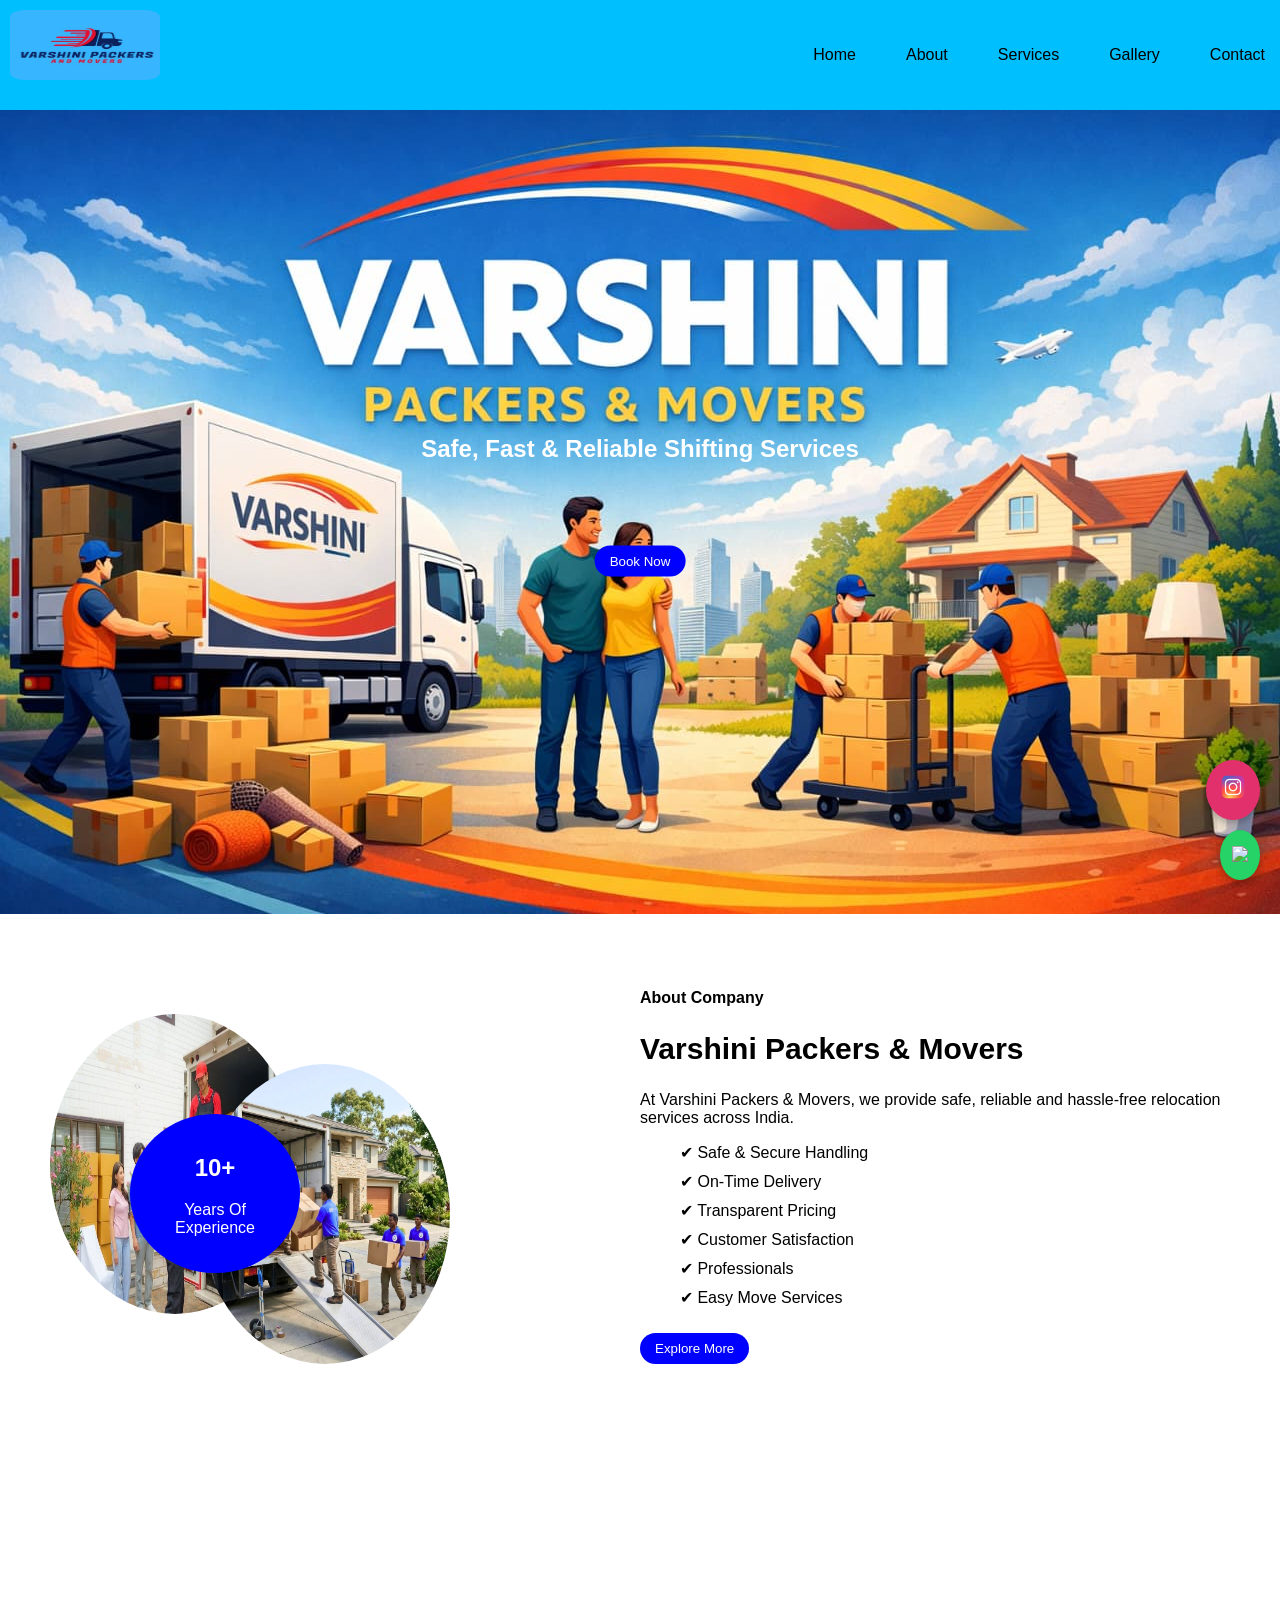
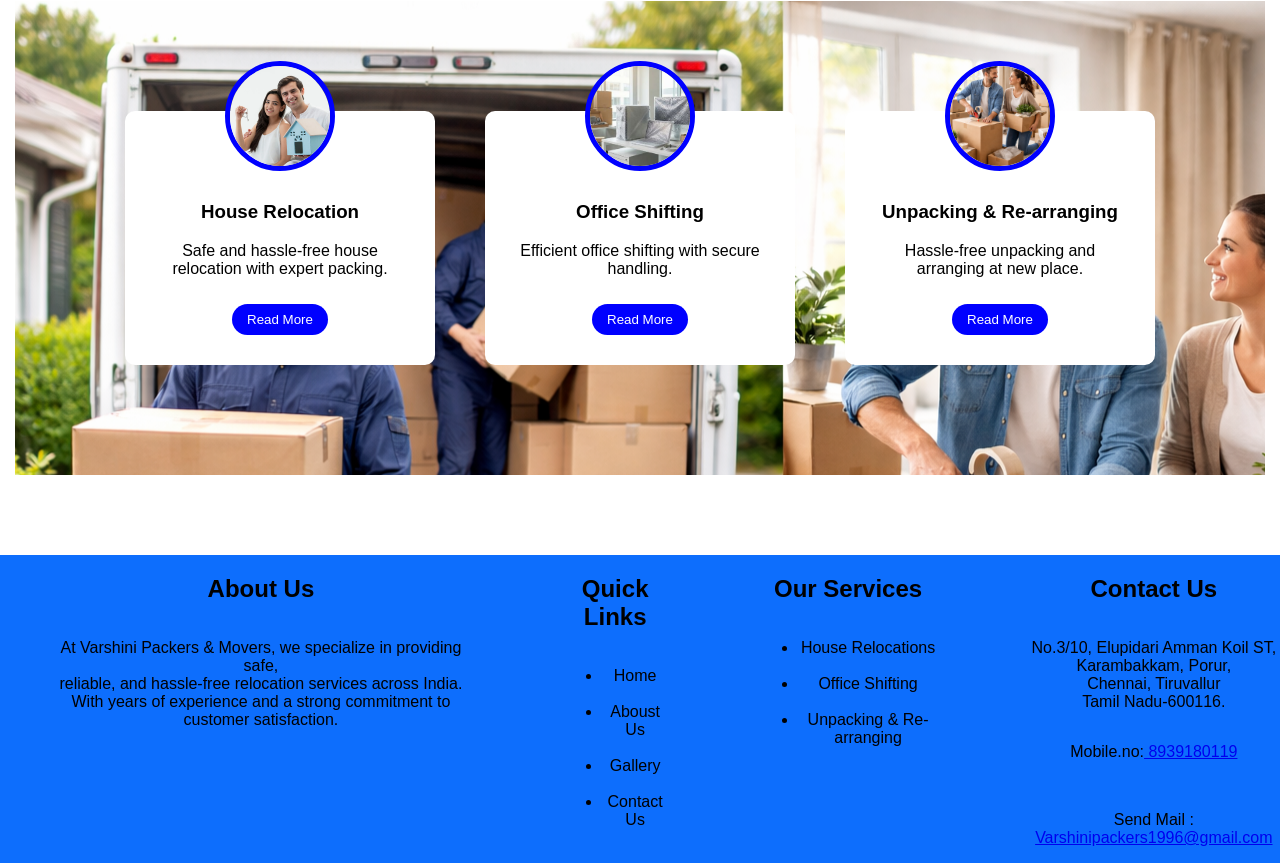
==== index.html @ 14fcb634 "Add files via upload" ====
<!DOCTYPE html>
<html>
<head>
    <meta name="viewport" content="width=device-width, initial-scale=1.0">
    <title>Varshini Packers & Movers</title>
    <link rel="stylesheet" href="style.css">
</head>
<body>

<div class="social-float">

    <!-- WhatsApp -->
    <a href="https://wa.me/ 8939180119" target="_blank" class="whatsapp">
        <img src="images\whatsapp.png">
    </a>
    <br>
    <!-- Instagram -->
    <a href="https://www.instagram.com/varshinipackers1996" target="_blank" class="instagram">
        <img src="images\instagram.png">
    </a>
    

</div>

<!-- nav bar -->

<nav>

        <img class="logo" src="images\logo.png">

    <ul class="menu">
        <li><a href="index.html">Home</a></li>
        <li><a href="about.html">About</a></li>
        <li class="dropdown"><a href="#">Services</a>
          <ul class="dropdown-menu">
              <li><a href="house.html">House Shifting</a></li>
              <li><a  href="office.html">Office Relocation</a></li>
              <li><a  href="unpackandreloc.html">Packing & Unpacking</a></li>
          </ul>
        </li>
        <li><a href="gallery.html">Gallery</a></li>
        <li><a href="contact.html">Contact</a></li>
    </ul>
</nav>

<!-- booking section -->

<section class="hero">
    <img src="images/pic2.jpeg" class="hero-img">
    <h2>Safe, Fast & Reliable Shifting Services</h2>
    <button onclick="window.location.href='contact.html'">Book Now</button>
</section>

<!-- about -->
<section class="about">
    <div class="about-container">

        <!-- LEFT SIDE IMAGES -->
        <div class="about-images">
            <img src="images/pic3.jpg" class="img1">
            <img src="images/package.png" class="img2">

            <div class="experience">
                <h2>10+</h2>
                <p>Years Of Experience</p>
            </div>
        </div>

        <!-- RIGHT SIDE CONTENT -->
        <div class="about-content">
            <h4>About Company</h4>
            <h1>Varshini Packers & Movers</h1>

            <p>
                At Varshini Packers & Movers, we provide safe, reliable and hassle-free relocation services across India.
            </p>

            <ul>
                <li> ✔ Safe & Secure Handling</li>
                <li> ✔ On-Time Delivery</li>
                <li> ✔ Transparent Pricing</li>
                <li> ✔ Customer Satisfaction</li>
                <li> ✔ Professionals</li>
                <li> ✔ Easy Move Services</li>
            </ul>

            <button onclick="window.location.href='about.html'">Explore More</button>
        </div>

    </div>
</section>

<!-- service -->
<section class="services">

    <h4>Every Move, Made Easy</h4>
    <h1>Our Services</h1>

    <div class="service-container">

        <!-- CARD 1 -->
        <div class="card">
            <div class="circle-img">
                <img src="images/19.webp">
            </div>
            <h3>House Relocation</h3>
            <p>Safe and hassle-free house relocation with expert packing.</p>
            <button onclick="window.location.href='house.html'">Read More</button>
        </div>

        <!-- CARD 2 -->
        <div class="card">
            <div class="circle-img">
                <img src="images/pic5.jpg">
            </div>
            <h3>Office Shifting</h3>
            <p>Efficient office shifting with secure handling.</p>
            <button onclick="window.location.href='office.html'">Read More</button>
        </div>

        <!-- CARD 3 -->
        <div class="card">
            <div class="circle-img">
                <img src="images/pic4.png">
            </div>
            <h3>Unpacking & Re-arranging</h3>
            <p>Hassle-free unpacking and arranging at new place.</p>
            <button onclick="window.location.href='unpackandreloc.html'">Read More</button>
        </div>

    </div>

</section>

<selection  class="subu">
    <div class="ros">
        <h2>About Us</h2>
        <p class="sn">At Varshini Packers & Movers, we specialize in providing safe,<br> reliable, and hassle-free relocation services across India.
        <br> With years of experience and a strong commitment to customer satisfaction.</p>
    </div>

    <div class="ros">
        <h2>Quick Links</h2>
        <ul>
            <li><a onclick="window.location.href='index.html'">Home</a></li><br>
            <li><a onclick="window.location.href='about.html'">Aboust Us</a></li><br>
            <li><a onclick="window.location.href='gallery.html'">Gallery</a></li><br>
            <li><a onclick="window.location.href='contact.html'">Contact Us</a></li>
        </ul>
    </div>

    <div class="ros">
        <h2>Our Services</h2>
        <ul>
            <li><a onclick="window.location.href='house.html'">House Relocations</a></li><br>
            <li><a onclick="window.location.href='office.html'">Office Shifting</a></li><br>
            <li><a onclick="window.location.href='unpackandreloc.html'">Unpacking & Re-arranging</a></li>
        </ul>
    </div>

    <div class="ros">
        <h2>Contact Us</h2>
        <p>No.3/10, Elupidari Amman Koil ST,<br>
Karambakkam, Porur,<br> Chennai, Tiruvallur<br>
Tamil Nadu-600116.</p>
<p> Mobile.no:<a href="tel: 8939180119"> 8939180119</a>  </p><br>
<p>Send Mail : <a href="mailto: Varshinipackers1996@gmail.com ">Varshinipackers1996@gmail.com </a></p>

    </div>
</selection>


<script src="script.js"></script>
</body>
</html>
---- style.css ----
body {
    font-family: Arial;
    margin:0;
    padding-top: 60px;
    
}
nav { display:flex;
    justify-content:space-between;
    background:deepskyblue;
    color:white;
    padding:10px;
}
nav ul {
    display:flex;
    list-style:none;
}
nav ul li {
    margin:10px;
}

.hero {
    margin-top: 2%;
    position:relative;
    text-align:center;
    color:white;
}

.hero-img {
    width:100%;
    height:90vh;
    object-fit:cover;
}

.hero h2 {
    position:absolute;
    top:40%;
    left:50%;
    transform:translate(-50%, -50%);
}

.hero button {
    position:absolute;
    top:55%; left:50%;
    transform:translate(-50%, -50%);
}

.services {
    display:flex;
    justify-content:center;
    flex-wrap:wrap;
}
.card {
    padding:15px;
    margin:10px;
    background:#f4f4f4;
    text-align:center;
    width:200px;
}
.card img {
    width:100%;
    height:120px;
    object-fit:cover;
}

button {
    background:orange;
    padding:10px;
    border:none;
    color:white;
}
.logo{
    height: 70px;
    width: 150px;
    border-radius: 10%;
    background-color: #0d6efd;
}
/* Fade In Animation */
@keyframes fadeIn {
    from {
        opacity: 0; transform: translateY(20px); }
    to { opacity: 1; transform: translateY(0); }
}



/* Slide Down Navbar */
@keyframes slideDown {
    from { transform: translateY(-100%); opacity:0; }
    to { transform: translateY(0); opacity:1; }
}

.hero h2 {
    animation: fadeIn 2s ease-in-out;
}

.hero button {
    animation: fadeIn 3s ease-in-out;
}

.card {
    transition: transform 0.3s, box-shadow 0.3s;
    animation: fadeIn 1s ease-in;
}

.card:hover {
    transform: scale(1.05);
    box-shadow: 0 10px 20px rgba(0,0,0,0.2);
}

/* Navbar animation */
nav {
    position: fixed;
    top: 0;
    width: 100%;
    z-index: 1000;
    animation: slideDown 1s ease;
}

.menu li {
  position: relative;
  display: inline-block;
}

.menu a {
 color:black;
  text-decoration: none;
  padding: 10px 15px;
  display: block;
}

/* Dropdown hidden */
.dropdown-menu {
  display: none;
  position: absolute;
  background:deepskyblue;
  min-width: 200px;
  top: 100%;
  left: 0;
}

.dropdown-menu li {
  display: block;
}

.dropdown-menu a {
  color: black;
}

/* Hover effect (PC) */
.dropdown:hover .dropdown-menu {
  display: block;
}





.social-float a {
    position: fixed;
    right: 20px;
    padding: 12px;
    border-radius: 50%;
    color: white;
    font-size: 22px;
    text-align: center;
    z-index: 1000;
    box-shadow: 0 4px 10px rgba(0,0,0,0.3);
    transition: transform 0.10s;
}

.social-float a:hover {
    transform: scale(1.1);
}

/* WhatsApp */
.whatsapp {
    bottom: 20px;
    background: #25D366;
}

/* Instagram */
.instagram {
    bottom: 80px;
    background: #E1306C;
}



.about {
    padding: 50px;
}

.about-container {
    display: flex;
    align-items: center;
    justify-content: space-between;
}

/* LEFT IMAGES */
.about-images {
    position: relative;
}

.img1 {
     height:300px;
    width: 250px;
    border-radius: 50%;
}

.img2 {
  height:300px;
    width: 250px;
    border-radius: 50%;
    position: absolute;
    left: 150px;
    top: 50px;
}

/* EXPERIENCE CIRCLE */
.experience {
    position: absolute;
    top: 100px;
    left: 80px;
    background: blue;
    color: white;
    padding: 20px;
    border-radius: 70%;
    text-align: center;
}

/* RIGHT CONTENT */
.about-content {
    width: 50%;
}

.about-content h1 {
    font-size: 30px;
}

.about-content ul {
    list-style: none;
}

.about-content li {
    margin: 10px 0;
}

/* BUTTON */
button {
    padding: 10px 20px;
    background: blue;
    color: white;
    border: none;
    border-radius: 20px;
}

.services {
    background: url('bg.jpg') no-repeat center;
    background-size: cover;
    padding: 80px;
    text-align: center;
    color: white;
}

/* overlay dark effect */
.services::before {
    position: absolute;
    background: rgba(0,0,0,0.6);
    top: 0;
    left: 0;
    width: 100%;
    height: 100%;
    z-index: -1;
}

.service-container {
   background:url("images/pic1.png");
   padding:100px;
    display: flex;
    justify-content: center;
    gap: 30px;
    margin-top: 40px;
}

/* CARD DESIGN */
.card {
    background: white;
    color: black;
    padding: 30px;
    width: 250px;
    border-radius: 10px;
    position: relative;
    transition: 0.3s;
}

/* HOVER EFFECT */
.card:hover {
    transform: translateY(-10px);
    box-shadow: 0 10px 20px rgba(0,0,0,0.3);
}

/* CIRCLE IMAGE */
.circle-img {
    position: absolute;
    top: -50px;
    left: 50%;
    transform: translateX(-50%);
}

.circle-img img {
    width: 100px;
    height: 100px;
    border-radius: 50%;
    border: 5px solid blue;
}

/* TEXT */
.card h3 {
    margin-top: 60px;
}

button {
    margin-top: 10px;
    padding: 8px 15px;
    background:blue;
    color: white;
    border: none;
}

.subu{
    background-color: #0d6efd;
    display: flex;
    gap: 40px;

}
.ros{
    display: flex;
    flex-direction: column;
    text-align: center;
    margin-left: 50px;
}
.sn{
    text-wrap: inherit;
}



/* ================= RESPONSIVE (DO NOT CHANGE DESIGN) ================= */

/* Tablet */
@media (max-width: 992px) {

    .hero-img {
        height: 70vh;
    }

    .about-container {
        flex-wrap: wrap;
        justify-content: center;
    }

    .about-content {
        width: 80%;
    }

    .service-container {
        flex-wrap: wrap;
    }
}


/* Mobile */
@media (max-width: 768px) {

    /* Navbar */
    nav {
        flex-wrap: wrap;
    }

    nav ul {
        flex-wrap: wrap;
        justify-content: center;
    }

    nav ul li {
        margin: 5px;
    }

    /* Hero */
    .hero-img {
        height: 50vh;
    }

    .hero h2 {
        font-size: 20px;
        width: 90%;
    }

    /* Services */
    .services {
        padding: 40px 20px;
    }

    .service-container {
        flex-wrap: wrap;
        padding: 30px;
    }

    .card {
        width: 80%;
    }

    /* About */
    .about-container {
        flex-direction: column;
        align-items: center;
    }

    .about-content {
        width: 90%;
        text-align: center;
    }

    .img2 {
        left: 80px;
        top: 40px;
    }

    .experience {
        left: 60px;
        top: 80px;
    }

    /* Social */
    .social-float a {
        right: 10px;
    }

    /* Footer section */
    .subu {
        flex-wrap: wrap;
        justify-content: center;
    }
}


/* Small Mobile */
@media (max-width: 480px) {

    .hero h2 {
        font-size: 16px;
    }

    .card {
        width: 95%;
    }

    .img1, .img2 {
        width: 120px;
        height: 120px;
    }

    .img2 {
        left: 60px;
    }

    .experience {
        left: 40px;
        padding: 10px;
    }
}



.slider{
    width: 100%;
    height: 100%;
    position: relative;
}

.slide{
    position: absolute;
    width: 100%;
    height: 100%;
    object-fit: cover;

    opacity: 0;
    transition: opacity 1s ease-in-out;
}

.slide.active{
    opacity: 1;
}
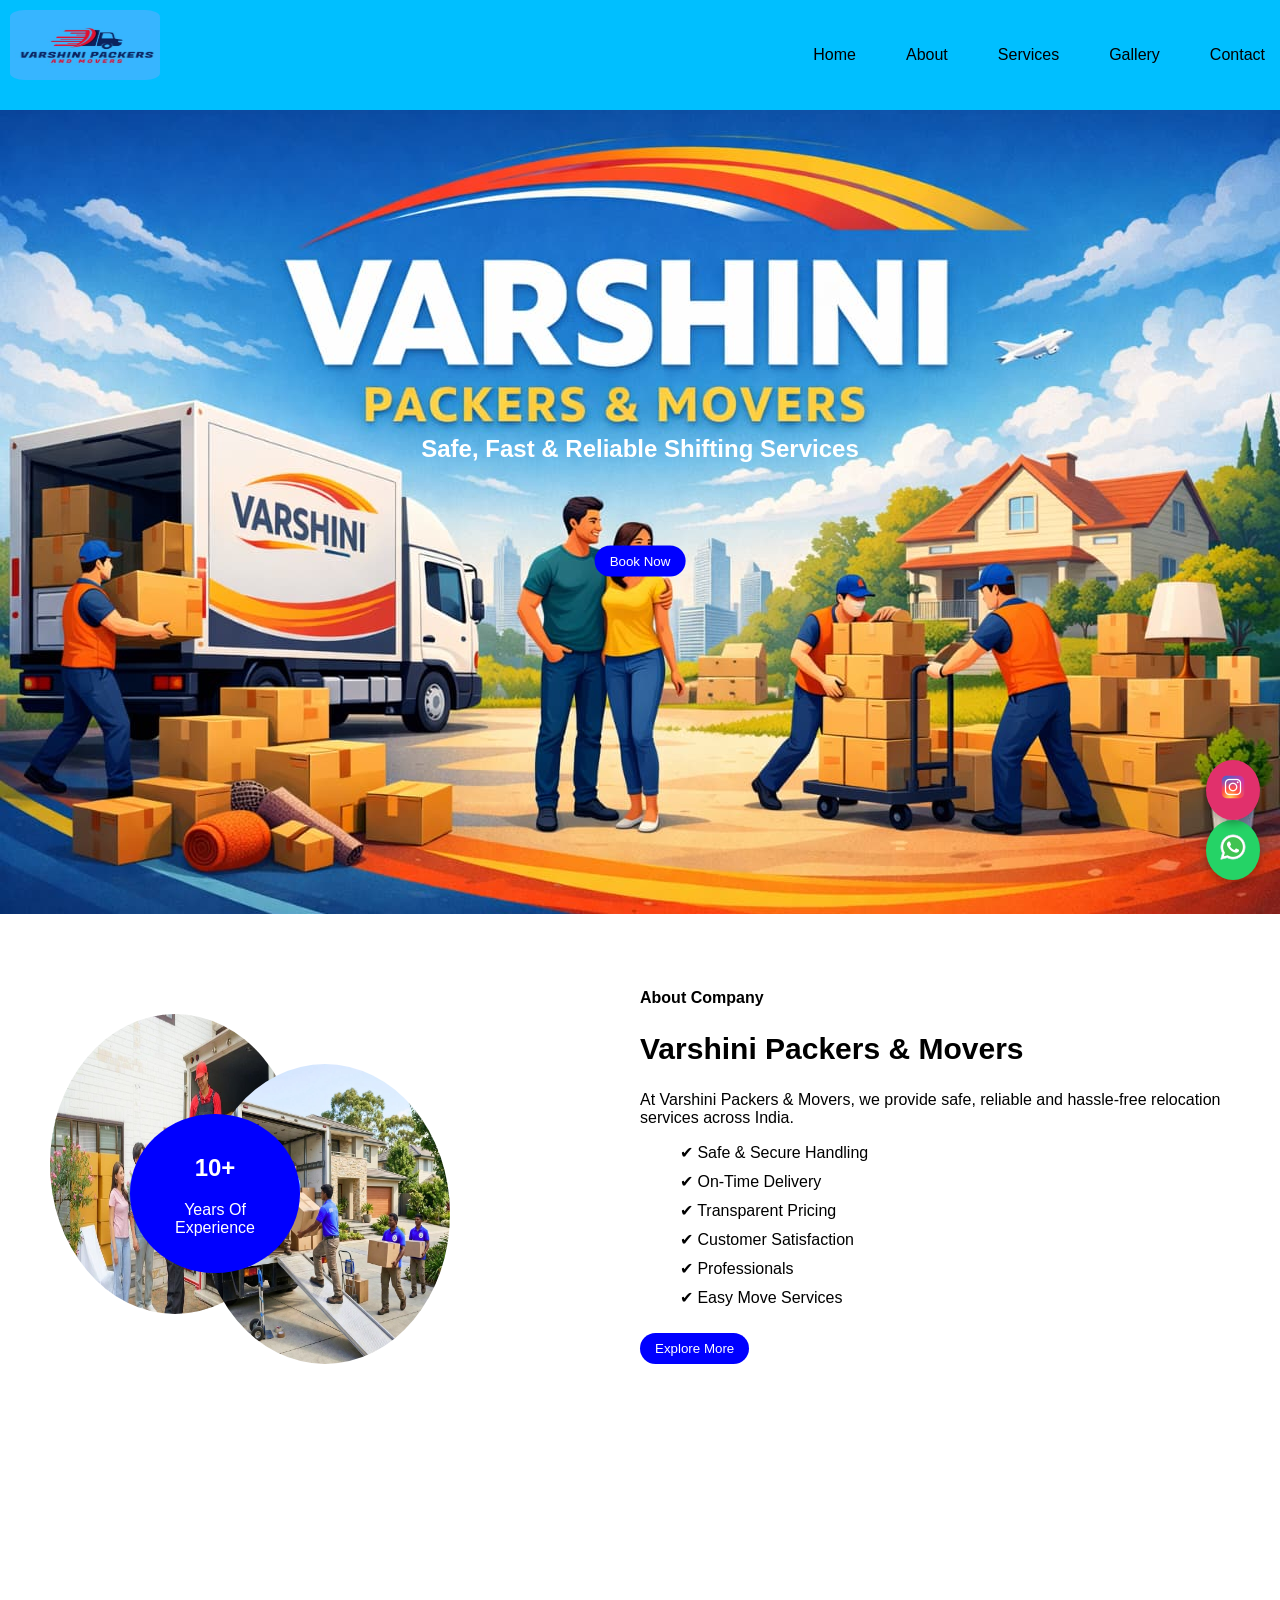
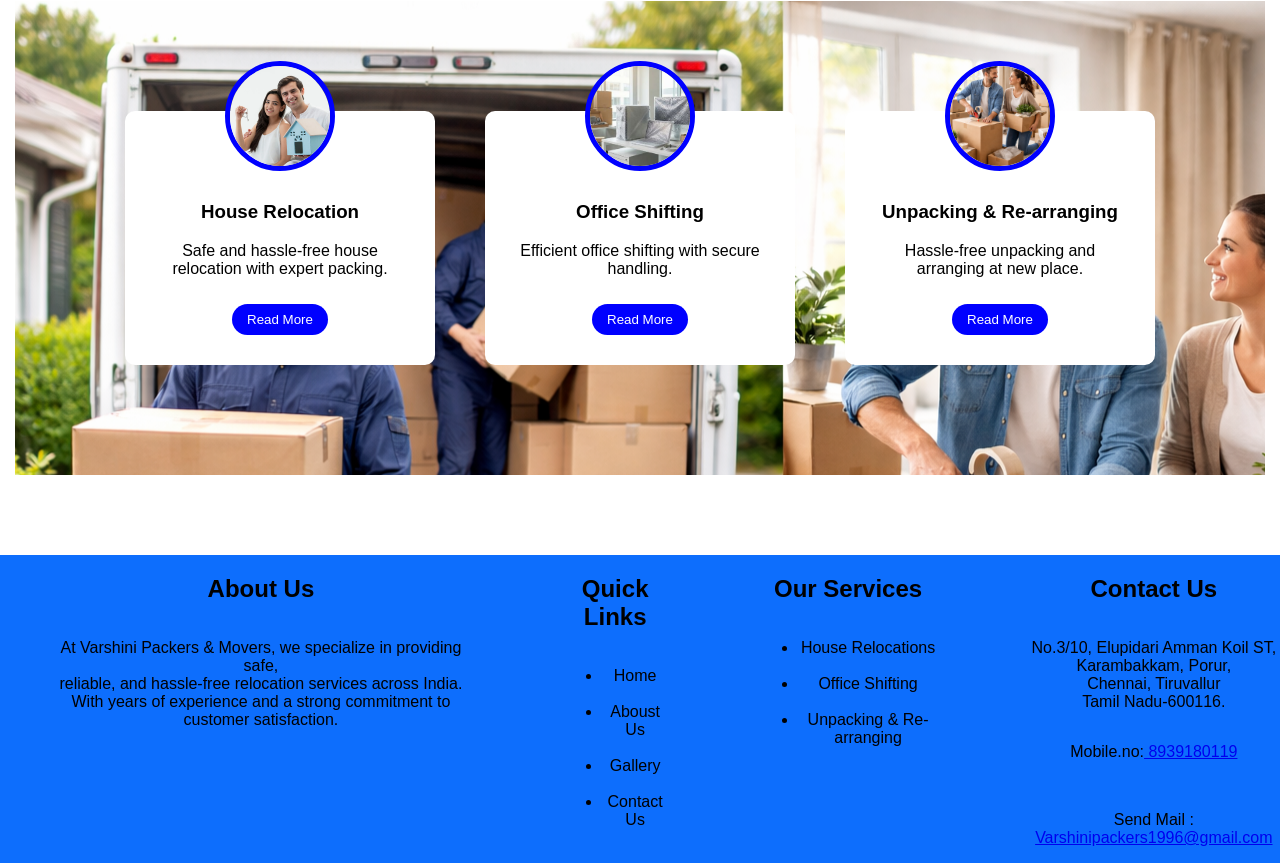
==== commit aed456b3: "Enhance SEO with meta description and fix typos Added meta description for SEO and corrected minor t" ====
--- a/index.html
+++ b/index.html
@@ -3,6 +3,8 @@
 <head>
     <meta name="viewport" content="width=device-width, initial-scale=1.0">
     <title>Varshini Packers & Movers</title>
+    <meta name="description"
+content="Varshini Packers & Movers Chennai provides house shifting, office relocation, packing, unpacking and transportation services across India.">
     <link rel="stylesheet" href="style.css">
 </head>
 <body>
@@ -172,4 +174,4 @@
 
 <script src="script.js"></script>
 </body>
-</html>+</html>
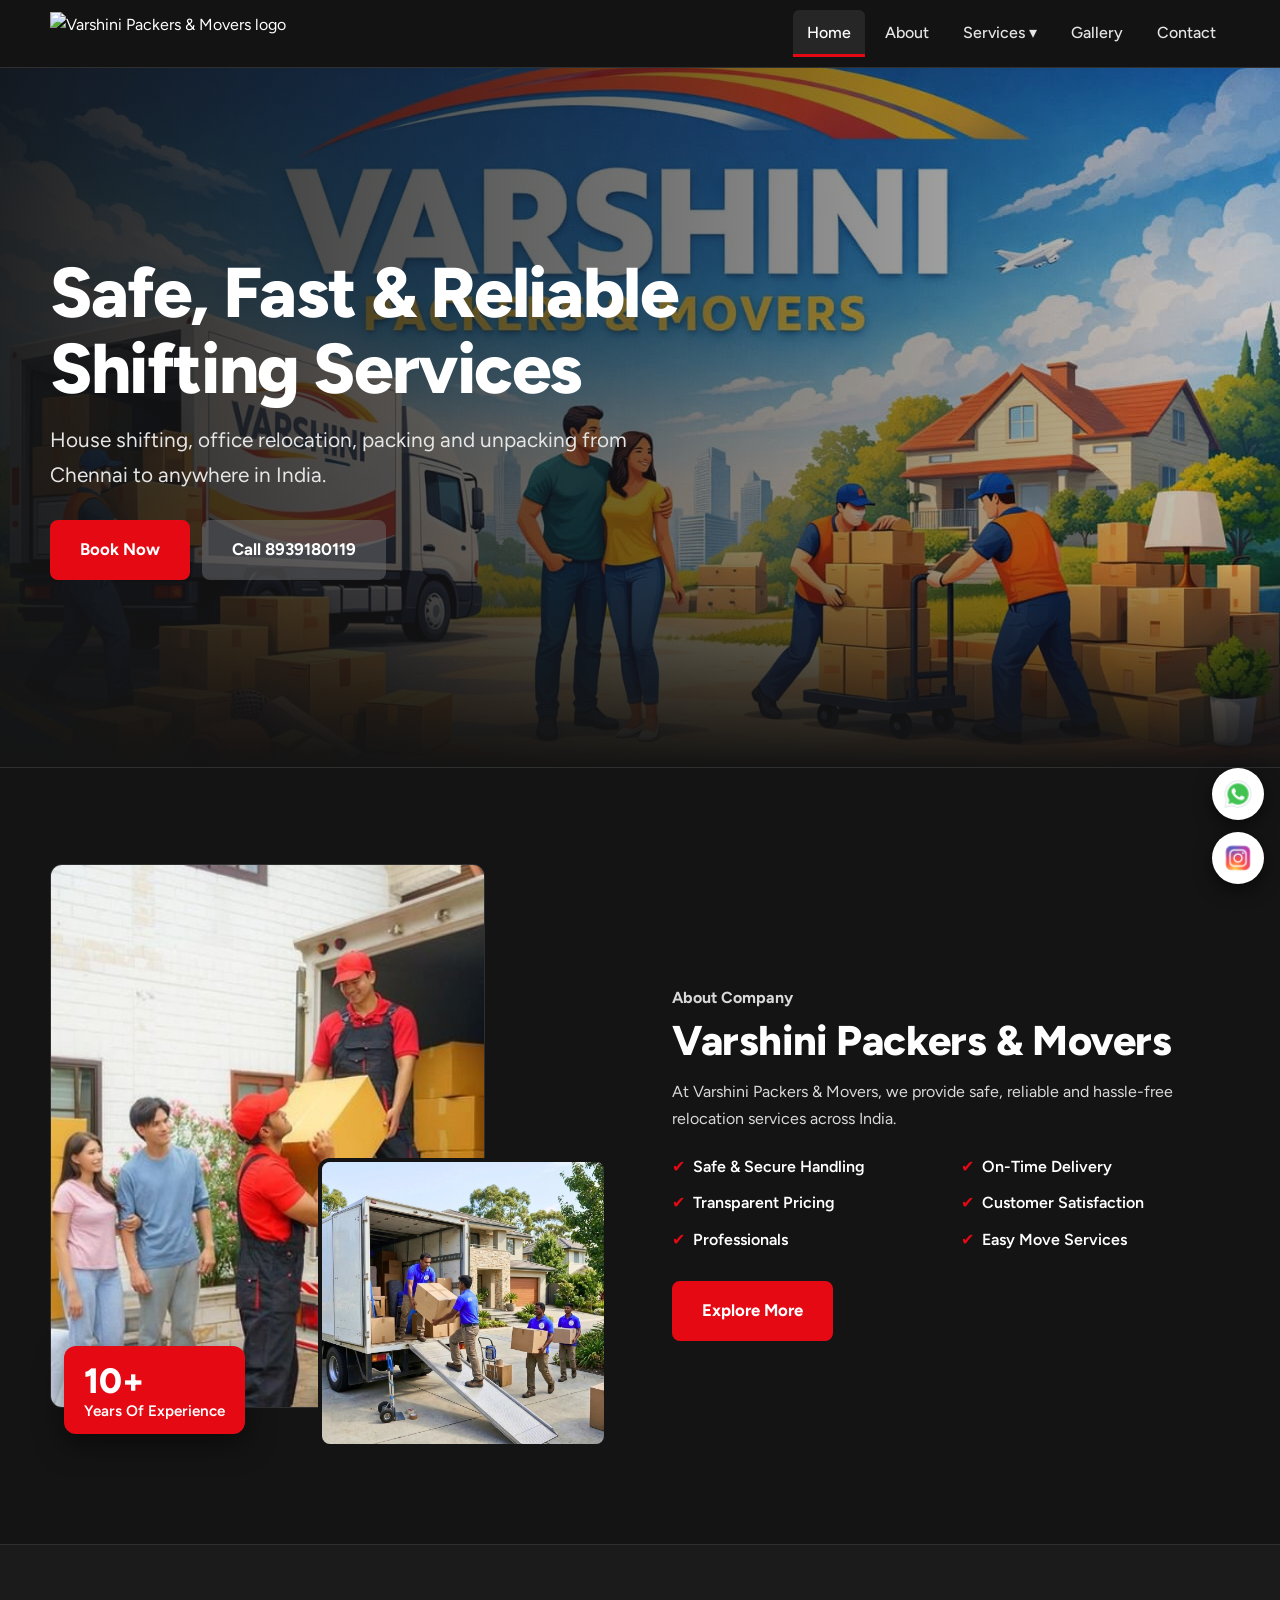
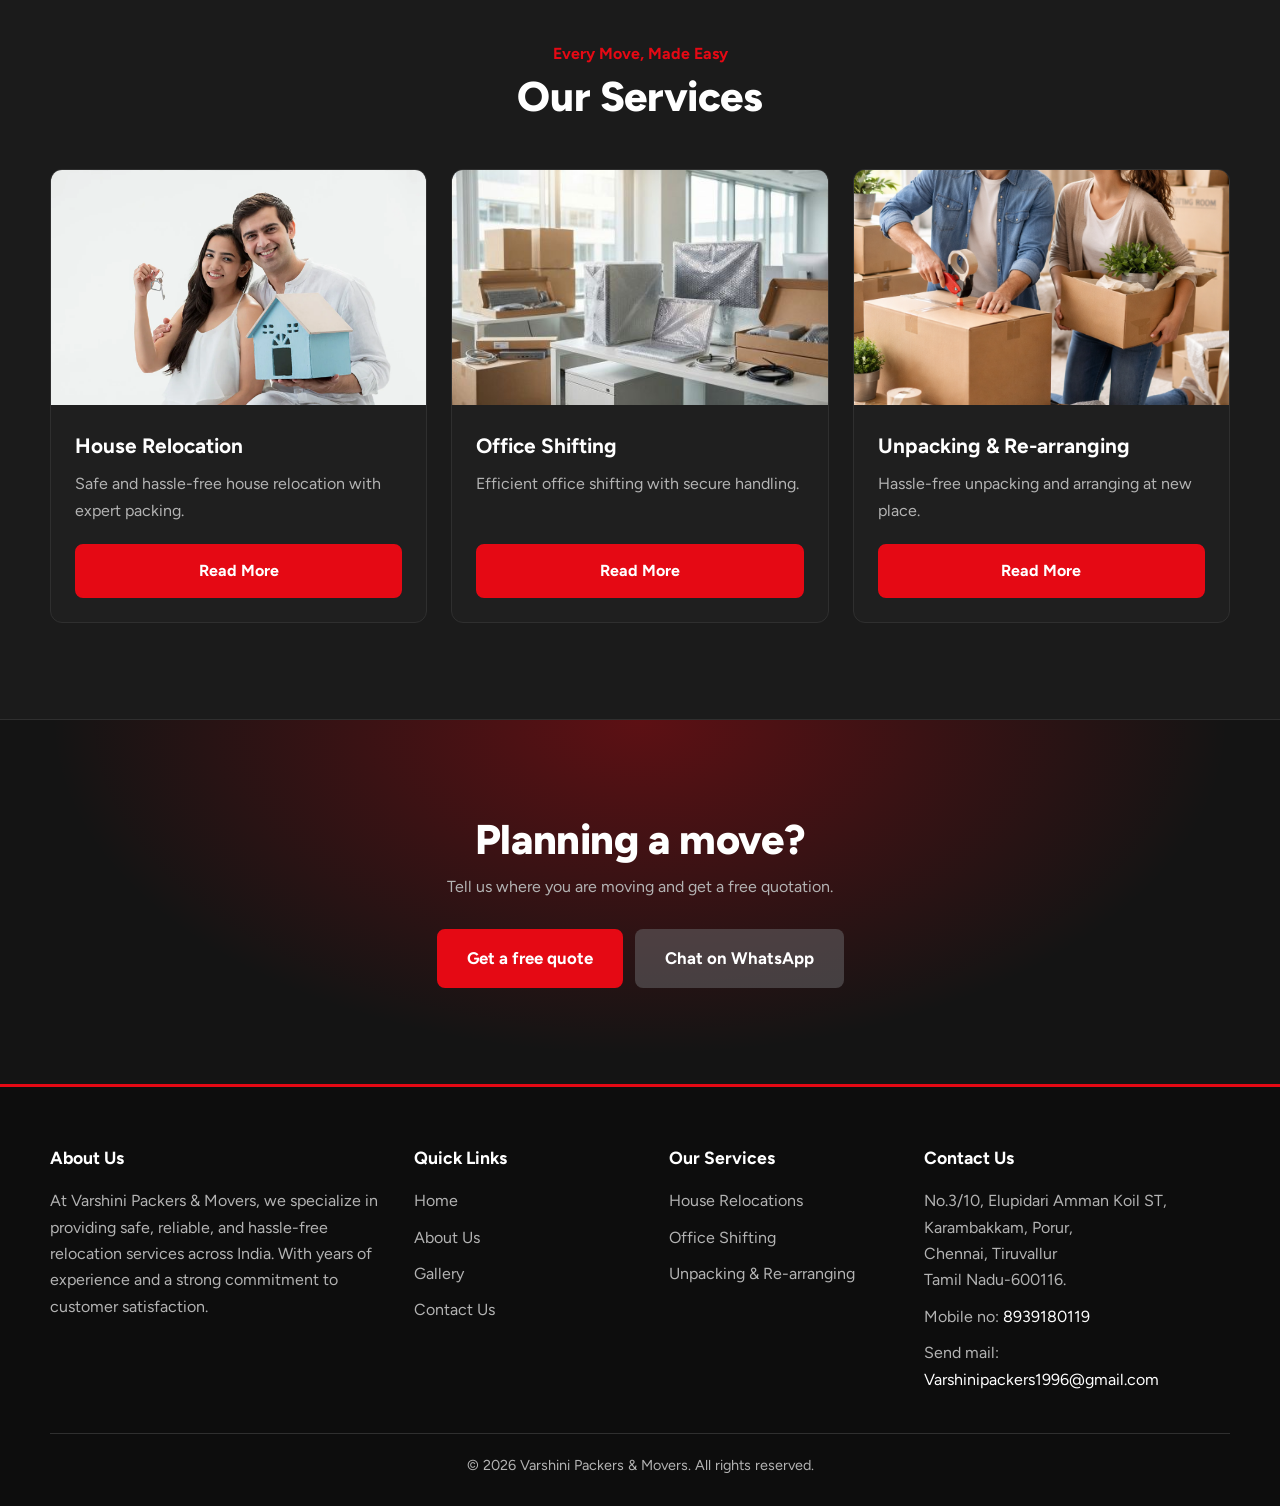
==== commit dec839a7: "Refactor index.html for improved structure and accessibility Updated the HTML structure, added meta " ====
--- a/index.html
+++ b/index.html
@@ -1,177 +1,601 @@
 <!DOCTYPE html>
-<html>
+<html lang="en">
 <head>
+    <meta charset="UTF-8">
     <meta name="viewport" content="width=device-width, initial-scale=1.0">
-    <title>Varshini Packers & Movers</title>
-    <meta name="description"
-content="Varshini Packers & Movers Chennai provides house shifting, office relocation, packing, unpacking and transportation services across India.">
-    <link rel="stylesheet" href="style.css">
+    <meta name="description" content="Varshini Packers & Movers Chennai provides house shifting, office relocation, packing, unpacking and transportation services across India.">
+    <meta name="theme-color" content="#141414">
+    <title>Varshini Packers & Movers | House & Office Shifting in Chennai</title>
+    <link rel="icon" href="images/logo-14-dark.png">
+    <link rel="preconnect" href="https://fonts.googleapis.com">
+    <link rel="preconnect" href="https://fonts.gstatic.com" crossorigin>
+    <link href="https://fonts.googleapis.com/css2?family=Figtree:wght@400;500;600;700;800&display=swap" rel="stylesheet">
+
+    <style>
+        :root {
+            --bg: #141414;
+            --bg-soft: #1b1b1b;
+            --card: #1f1f1f;
+            --card-hover: #262626;
+            --red: #e50914;
+            --red-dark: #b20710;
+            --text: #ffffff;
+            --muted: #b3b3b3;
+            --line: #2f2f2f;
+            --radius: 12px;
+            --nav-h: 68px;
+        }
+
+        *, *::before, *::after { box-sizing: border-box; margin: 0; padding: 0; }
+        html { scroll-behavior: smooth; -webkit-text-size-adjust: 100%; }
+
+        body {
+            font-family: "Figtree", system-ui, -apple-system, "Segoe UI", Roboto, Arial, sans-serif;
+            background: var(--bg);
+            color: var(--text);
+            line-height: 1.65;
+            overflow-x: hidden;
+        }
+
+        img { max-width: 100%; display: block; }
+        a { color: inherit; text-decoration: none; }
+        ul { list-style: none; }
+
+        a:focus-visible, button:focus-visible {
+            outline: 3px solid var(--red);
+            outline-offset: 3px;
+            border-radius: 6px;
+        }
+
+        .container { width: min(1180px, 100% - 40px); margin-inline: auto; }
+
+        /* ---------- NAVBAR ---------- */
+        .nav {
+            position: sticky;
+            top: 0;
+            z-index: 100;
+            height: var(--nav-h);
+            background: rgba(20, 20, 20, 0.92);
+            backdrop-filter: blur(10px);
+            -webkit-backdrop-filter: blur(10px);
+            border-bottom: 1px solid var(--line);
+        }
+        .nav .container { height: 100%; display: flex; align-items: center; justify-content: space-between; }
+        .nav-logo img { height: 44px; width: auto; }
+
+        .nav-links { display: flex; align-items: center; gap: 6px; }
+        .nav-links > li { position: relative; }
+        .nav-links a,
+        .nav-links button.drop-btn {
+            display: block;
+            padding: 10px 14px;
+            font: inherit;
+            font-weight: 500;
+            color: #e5e5e5;
+            background: none;
+            border: 0;
+            cursor: pointer;
+            border-radius: 6px;
+            transition: color .2s, background .2s;
+        }
+        .nav-links a:hover,
+        .nav-links button.drop-btn:hover,
+        .nav-links a.active { color: #fff; background: rgba(255, 255, 255, 0.08); }
+        .nav-links a.active { box-shadow: inset 0 -3px 0 var(--red); border-radius: 6px 6px 0 0; }
+
+        .dropdown {
+            position: absolute;
+            top: 100%;
+            left: 0;
+            min-width: 230px;
+            background: var(--card);
+            border: 1px solid var(--line);
+            border-top: 3px solid var(--red);
+            border-radius: 0 0 var(--radius) var(--radius);
+            padding: 6px;
+            opacity: 0;
+            visibility: hidden;
+            transform: translateY(8px);
+            transition: opacity .2s, transform .2s, visibility .2s;
+        }
+        .has-drop:hover .dropdown,
+        .has-drop:focus-within .dropdown,
+        .has-drop.open .dropdown { opacity: 1; visibility: visible; transform: translateY(0); }
+
+        .menu-toggle {
+            display: none;
+            width: 44px;
+            height: 44px;
+            background: none;
+            border: 1px solid var(--line);
+            border-radius: 8px;
+            cursor: pointer;
+            position: relative;
+        }
+        .menu-toggle span,
+        .menu-toggle span::before,
+        .menu-toggle span::after {
+            content: "";
+            position: absolute;
+            left: 11px;
+            width: 20px;
+            height: 2px;
+            background: #fff;
+            transition: transform .25s, opacity .25s;
+        }
+        .menu-toggle span { top: 21px; }
+        .menu-toggle span::before { left: 0; top: -7px; }
+        .menu-toggle span::after { left: 0; top: 7px; }
+        .menu-toggle[aria-expanded="true"] span { background: transparent; }
+        .menu-toggle[aria-expanded="true"] span::before { transform: translateY(7px) rotate(45deg); }
+        .menu-toggle[aria-expanded="true"] span::after { transform: translateY(-7px) rotate(-45deg); }
+
+        /* ---------- BUTTONS ---------- */
+        .btn {
+            display: inline-flex;
+            align-items: center;
+            justify-content: center;
+            padding: 14px 28px;
+            font: inherit;
+            font-weight: 700;
+            font-size: 1.05rem;
+            color: #fff;
+            background: var(--red);
+            border: 2px solid var(--red);
+            border-radius: 8px;
+            cursor: pointer;
+            transition: background .2s, color .2s, border-color .2s, transform .1s;
+        }
+        .btn:hover { background: var(--red-dark); border-color: var(--red-dark); }
+        .btn:active { transform: scale(0.98); }
+        .btn-outline { background: rgba(109, 109, 110, 0.5); border-color: transparent; }
+        .btn-outline:hover { background: rgba(109, 109, 110, 0.75); border-color: transparent; }
+
+        /* ---------- HERO ---------- */
+        .hero {
+            position: relative;
+            min-height: clamp(460px, 80vh, 700px);
+            display: flex;
+            align-items: center;
+            isolation: isolate;
+            border-bottom: 1px solid var(--line);
+        }
+        .hero-img {
+            position: absolute;
+            inset: 0;
+            width: 100%;
+            height: 100%;
+            object-fit: cover;
+            z-index: -2;
+        }
+        .hero::after {
+            content: "";
+            position: absolute;
+            inset: 0;
+            z-index: -1;
+            background:
+                linear-gradient(90deg, rgba(20,20,20,0.92) 0%, rgba(20,20,20,0.6) 50%, rgba(20,20,20,0.2) 100%),
+                linear-gradient(0deg, var(--bg) 0%, transparent 30%);
+        }
+        .hero-content { padding: 60px 0; max-width: 640px; }
+        .hero h1 {
+            font-size: clamp(2.3rem, 6.5vw, 4.4rem);
+            font-weight: 800;
+            line-height: 1.08;
+            letter-spacing: -0.02em;
+        }
+        .hero p { margin-top: 16px; color: #e5e5e5; font-size: clamp(1.05rem, 2.5vw, 1.3rem); max-width: 46ch; }
+        .hero-actions { display: flex; flex-wrap: wrap; gap: 12px; margin-top: 28px; }
+
+        section.block { padding: clamp(48px, 8vw, 96px) 0; }
+
+        .section-title {
+            font-size: clamp(1.7rem, 4.4vw, 2.6rem);
+            font-weight: 800;
+            line-height: 1.15;
+            letter-spacing: -0.01em;
+        }
+        .kicker { color: var(--red); font-weight: 700; margin-bottom: 6px; }
+
+        /* ---------- ABOUT ---------- */
+        .about-grid {
+            display: grid;
+            grid-template-columns: 1fr 1fr;
+            gap: clamp(28px, 5vw, 64px);
+            align-items: center;
+        }
+        .about-images { position: relative; padding-bottom: 40px; }
+        .about-images .img1 {
+            width: 78%;
+            aspect-ratio: 4 / 5;
+            object-fit: cover;
+            border-radius: var(--radius);
+            border: 1px solid var(--line);
+        }
+        .about-images .img2 {
+            position: absolute;
+            right: 0;
+            bottom: 0;
+            width: 52%;
+            aspect-ratio: 1 / 1;
+            object-fit: cover;
+            border-radius: var(--radius);
+            border: 4px solid var(--bg);
+        }
+        .experience {
+            position: absolute;
+            left: 14px;
+            bottom: 14px;
+            background: var(--red);
+            padding: 14px 20px;
+            border-radius: var(--radius);
+            box-shadow: 0 10px 28px rgba(0, 0, 0, 0.5);
+            line-height: 1.2;
+        }
+        .experience h2 { font-size: 2.2rem; font-weight: 800; }
+        .experience p { font-size: .95rem; font-weight: 600; }
+
+        .about-content p { color: #d9d9d9; margin-top: 14px; max-width: 56ch; }
+        .check-list {
+            margin: 22px 0 28px;
+            display: grid;
+            grid-template-columns: repeat(2, 1fr);
+            gap: 10px 20px;
+        }
+        .check-list li { font-weight: 600; }
+        .check-list li::before { content: "\2714"; color: var(--red); margin-right: 8px; }
+
+        /* ---------- SERVICES ---------- */
+        .services { background: var(--bg-soft); border-block: 1px solid var(--line); }
+        .services-head { text-align: center; margin-bottom: 48px; }
+        .service-grid { display: grid; grid-template-columns: repeat(3, 1fr); gap: 24px; }
+        .card {
+            display: flex;
+            flex-direction: column;
+            background: var(--card);
+            border: 1px solid var(--line);
+            border-radius: var(--radius);
+            overflow: hidden;
+            transition: transform .3s, border-color .3s, background .3s;
+        }
+        .card:hover { transform: translateY(-6px); border-color: var(--red); background: var(--card-hover); }
+        .card-img { aspect-ratio: 16 / 10; overflow: hidden; }
+        .card-img img { width: 100%; height: 100%; object-fit: cover; transition: transform .5s; }
+        .card:hover .card-img img { transform: scale(1.07); }
+        .card-body { display: flex; flex-direction: column; flex: 1; padding: 24px; }
+        .card-body h3 { font-size: 1.3rem; margin-bottom: 8px; }
+        .card-body p { color: var(--muted); flex: 1; }
+        .card-body .btn { margin-top: 20px; padding: 12px 20px; font-size: 1rem; width: 100%; }
+
+        /* ---------- CTA BAND ---------- */
+        .cta {
+            text-align: center;
+            background:
+                radial-gradient(ellipse at 50% 0%, rgba(229, 9, 20, 0.35), transparent 65%),
+                var(--bg);
+        }
+        .cta p { color: var(--muted); margin: 10px auto 26px; max-width: 48ch; }
+        .cta .hero-actions { justify-content: center; }
+
+        /* ---------- FOOTER ---------- */
+        .footer { background: #0d0d0d; border-top: 3px solid var(--red); padding: 56px 0 28px; color: var(--muted); }
+        .footer-grid { display: grid; grid-template-columns: 1.5fr 1fr 1fr 1.4fr; gap: 36px; }
+        .footer h2 { color: #fff; font-size: 1.1rem; margin-bottom: 16px; }
+        .footer li + li { margin-top: 10px; }
+        .footer a { transition: color .2s; }
+        .footer a:hover { color: #fff; }
+        .footer address { font-style: normal; }
+        .footer p + p { margin-top: 10px; }
+        .footer-bottom { margin-top: 40px; padding-top: 20px; border-top: 1px solid var(--line); text-align: center; font-size: .9rem; }
+        .footer a[href^="tel"], .footer a[href^="mailto"] { color: #fff; word-break: break-word; }
+
+        /* ---------- FLOATING SOCIAL BUTTONS ---------- */
+        .social-float { position: fixed; right: 16px; bottom: 16px; z-index: 90; display: flex; flex-direction: column; gap: 12px; }
+        .social-float a {
+            width: 52px; height: 52px; border-radius: 50%; background: #fff;
+            display: grid; place-items: center;
+            box-shadow: 0 6px 18px rgba(0, 0, 0, 0.55);
+            transition: transform .2s;
+        }
+        .social-float a:hover { transform: scale(1.1); }
+        .social-float img { width: 32px; height: 32px; object-fit: contain; }
+
+        /* ---------- TABLET ---------- */
+        @media (max-width: 992px) {
+            .about-grid { grid-template-columns: 1fr; }
+            .about-images { max-width: 520px; margin-inline: auto; width: 100%; }
+            .service-grid { grid-template-columns: repeat(2, 1fr); }
+            .footer-grid { grid-template-columns: repeat(2, 1fr); }
+        }
+
+        /* ---------- MOBILE ---------- */
+        @media (max-width: 768px) {
+            .menu-toggle { display: block; }
+            .nav-links {
+                position: absolute;
+                top: var(--nav-h);
+                left: 0;
+                right: 0;
+                flex-direction: column;
+                align-items: stretch;
+                gap: 0;
+                padding: 8px 20px 18px;
+                background: #141414;
+                border-bottom: 3px solid var(--red);
+                max-height: calc(100vh - var(--nav-h));
+                overflow-y: auto;
+                display: none;
+            }
+            .nav-links.open { display: flex; }
+            .nav-links a, .nav-links button.drop-btn {
+                width: 100%;
+                text-align: left;
+                padding: 14px 8px;
+                border-bottom: 1px solid var(--line);
+                border-radius: 0;
+            }
+            .nav-links a.active { box-shadow: inset 3px 0 0 var(--red); border-radius: 0; }
+            .dropdown {
+                position: static;
+                opacity: 1;
+                visibility: visible;
+                transform: none;
+                display: none;
+                border: 0;
+                background: var(--bg-soft);
+                padding: 0 0 0 14px;
+            }
+            .has-drop:hover .dropdown { display: none; }
+            .has-drop.open .dropdown { display: block; }
+            .hero::after {
+                background: linear-gradient(0deg, var(--bg) 0%, rgba(20,20,20,0.75) 45%, rgba(20,20,20,0.6) 100%);
+            }
+            .service-grid { grid-template-columns: 1fr; }
+            .footer-grid { grid-template-columns: 1fr; gap: 28px; }
+        }
+
+        /* ---------- SMALL MOBILE ---------- */
+        @media (max-width: 480px) {
+            .container { width: calc(100% - 32px); }
+            .nav-logo img { height: 38px; }
+            .check-list { grid-template-columns: 1fr; }
+            .hero-actions .btn { width: 100%; }
+            .experience { left: 8px; bottom: 8px; padding: 10px 14px; }
+            .experience h2 { font-size: 1.8rem; }
+            .social-float { right: 12px; bottom: 12px; }
+            .social-float a { width: 46px; height: 46px; }
+            .social-float img { width: 28px; height: 28px; }
+        }
+
+        @media (prefers-reduced-motion: reduce) {
+            *, *::before, *::after { transition: none !important; scroll-behavior: auto !important; }
+        }
+    </style>
 </head>
 <body>
 
-<div class="social-float">
-
-    <!-- WhatsApp -->
-    <a href="https://wa.me/ 8939180119" target="_blank" class="whatsapp">
-        <img src="images\whatsapp.png">
-    </a>
-    <br>
-    <!-- Instagram -->
-    <a href="https://www.instagram.com/varshinipackers1996" target="_blank" class="instagram">
-        <img src="images\instagram.png">
-    </a>
-    
-
-</div>
-
-<!-- nav bar -->
-
-<nav>
-
-        <img class="logo" src="images\logo.png">
-
-    <ul class="menu">
-        <li><a href="index.html">Home</a></li>
-        <li><a href="about.html">About</a></li>
-        <li class="dropdown"><a href="#">Services</a>
-          <ul class="dropdown-menu">
-              <li><a href="house.html">House Shifting</a></li>
-              <li><a  href="office.html">Office Relocation</a></li>
-              <li><a  href="unpackandreloc.html">Packing & Unpacking</a></li>
-          </ul>
-        </li>
-        <li><a href="gallery.html">Gallery</a></li>
-        <li><a href="contact.html">Contact</a></li>
-    </ul>
-</nav>
-
-<!-- booking section -->
-
-<section class="hero">
-    <img src="images/pic2.jpeg" class="hero-img">
-    <h2>Safe, Fast & Reliable Shifting Services</h2>
-    <button onclick="window.location.href='contact.html'">Book Now</button>
-</section>
-
-<!-- about -->
-<section class="about">
-    <div class="about-container">
-
-        <!-- LEFT SIDE IMAGES -->
-        <div class="about-images">
-            <img src="images/pic3.jpg" class="img1">
-            <img src="images/package.png" class="img2">
-
-            <div class="experience">
-                <h2>10+</h2>
-                <p>Years Of Experience</p>
-            </div>
-        </div>
-
-        <!-- RIGHT SIDE CONTENT -->
-        <div class="about-content">
-            <h4>About Company</h4>
-            <h1>Varshini Packers & Movers</h1>
-
-            <p>
-                At Varshini Packers & Movers, we provide safe, reliable and hassle-free relocation services across India.
-            </p>
-
-            <ul>
-                <li> ✔ Safe & Secure Handling</li>
-                <li> ✔ On-Time Delivery</li>
-                <li> ✔ Transparent Pricing</li>
-                <li> ✔ Customer Satisfaction</li>
-                <li> ✔ Professionals</li>
-                <li> ✔ Easy Move Services</li>
-            </ul>
-
-            <button onclick="window.location.href='about.html'">Explore More</button>
-        </div>
-
-    </div>
-</section>
-
-<!-- service -->
-<section class="services">
-
-    <h4>Every Move, Made Easy</h4>
-    <h1>Our Services</h1>
-
-    <div class="service-container">
-
-        <!-- CARD 1 -->
-        <div class="card">
-            <div class="circle-img">
-                <img src="images/19.webp">
-            </div>
-            <h3>House Relocation</h3>
-            <p>Safe and hassle-free house relocation with expert packing.</p>
-            <button onclick="window.location.href='house.html'">Read More</button>
-        </div>
-
-        <!-- CARD 2 -->
-        <div class="card">
-            <div class="circle-img">
-                <img src="images/pic5.jpg">
-            </div>
-            <h3>Office Shifting</h3>
-            <p>Efficient office shifting with secure handling.</p>
-            <button onclick="window.location.href='office.html'">Read More</button>
-        </div>
-
-        <!-- CARD 3 -->
-        <div class="card">
-            <div class="circle-img">
-                <img src="images/pic4.png">
-            </div>
-            <h3>Unpacking & Re-arranging</h3>
-            <p>Hassle-free unpacking and arranging at new place.</p>
-            <button onclick="window.location.href='unpackandreloc.html'">Read More</button>
-        </div>
-
-    </div>
-
-</section>
-
-<selection  class="subu">
-    <div class="ros">
-        <h2>About Us</h2>
-        <p class="sn">At Varshini Packers & Movers, we specialize in providing safe,<br> reliable, and hassle-free relocation services across India.
-        <br> With years of experience and a strong commitment to customer satisfaction.</p>
-    </div>
-
-    <div class="ros">
-        <h2>Quick Links</h2>
-        <ul>
-            <li><a onclick="window.location.href='index.html'">Home</a></li><br>
-            <li><a onclick="window.location.href='about.html'">Aboust Us</a></li><br>
-            <li><a onclick="window.location.href='gallery.html'">Gallery</a></li><br>
-            <li><a onclick="window.location.href='contact.html'">Contact Us</a></li>
+<!-- NAVBAR -->
+<header class="nav">
+    <div class="container">
+        <a href="index.html" class="nav-logo" aria-label="Varshini Packers & Movers home">
+            <img src="images/logo-14-dark.png" alt="Varshini Packers & Movers logo">
+        </a>
+
+        <button class="menu-toggle" id="menuToggle" aria-label="Open menu" aria-expanded="false" aria-controls="navLinks">
+            <span></span>
+        </button>
+
+        <ul class="nav-links" id="navLinks">
+            <li><a href="index.html" class="active" aria-current="page">Home</a></li>
+            <li><a href="about.html">About</a></li>
+            <li class="has-drop">
+                <button class="drop-btn" type="button" aria-expanded="false" aria-haspopup="true">Services &#9662;</button>
+                <ul class="dropdown">
+                    <li><a href="house.html">House Shifting</a></li>
+                    <li><a href="office.html">Office Relocation</a></li>
+                    <li><a href="unpackandreloc.html">Packing &amp; Unpacking</a></li>
+                </ul>
+            </li>
+            <li><a href="gallery.html">Gallery</a></li>
+            <li><a href="contact.html">Contact</a></li>
         </ul>
     </div>
-
-    <div class="ros">
-        <h2>Our Services</h2>
-        <ul>
-            <li><a onclick="window.location.href='house.html'">House Relocations</a></li><br>
-            <li><a onclick="window.location.href='office.html'">Office Shifting</a></li><br>
-            <li><a onclick="window.location.href='unpackandreloc.html'">Unpacking & Re-arranging</a></li>
-        </ul>
+</header>
+
+<main>
+    <!-- HERO -->
+    <section class="hero">
+        <img src="images/pic2.jpeg" class="hero-img" alt="Varshini Packers & Movers team loading a moving truck" fetchpriority="high">
+        <div class="container">
+            <div class="hero-content">
+                <h1>Safe, Fast &amp; Reliable Shifting Services</h1>
+                <p>House shifting, office relocation, packing and unpacking from Chennai to anywhere in India.</p>
+                <div class="hero-actions">
+                    <a class="btn" href="contact.html">Book Now</a>
+                    <a class="btn btn-outline" href="tel:+918939180119">Call 8939180119</a>
+                </div>
+            </div>
+        </div>
+    </section>
+
+    <!-- ABOUT -->
+    <section class="block about">
+        <div class="container about-grid">
+            <div class="about-images">
+                <img src="images/pic3.jpg" class="img1" alt="Our team handling household goods with care" loading="lazy">
+                <img src="images/package.png" class="img2" alt="Packed boxes ready for moving" loading="lazy">
+                <div class="experience">
+                    <h2>10+</h2>
+                    <p>Years Of Experience</p>
+                </div>
+            </div>
+
+            <div class="about-content">
+                <p class="kicker">About Company</p>
+                <h2 class="section-title">Varshini Packers &amp; Movers</h2>
+                <p>
+                    At Varshini Packers &amp; Movers, we provide safe, reliable and hassle-free relocation services across India.
+                </p>
+
+                <ul class="check-list">
+                    <li>Safe &amp; Secure Handling</li>
+                    <li>On-Time Delivery</li>
+                    <li>Transparent Pricing</li>
+                    <li>Customer Satisfaction</li>
+                    <li>Professionals</li>
+                    <li>Easy Move Services</li>
+                </ul>
+
+                <a class="btn" href="about.html">Explore More</a>
+            </div>
+        </div>
+    </section>
+
+    <!-- SERVICES -->
+    <section class="block services">
+        <div class="container">
+            <div class="services-head">
+                <p class="kicker">Every Move, Made Easy</p>
+                <h2 class="section-title">Our Services</h2>
+            </div>
+
+            <div class="service-grid">
+                <article class="card">
+                    <div class="card-img">
+                        <img src="images/19.webp" alt="House relocation with expert packing" loading="lazy">
+                    </div>
+                    <div class="card-body">
+                        <h3>House Relocation</h3>
+                        <p>Safe and hassle-free house relocation with expert packing.</p>
+                        <a class="btn" href="house.html">Read More</a>
+                    </div>
+                </article>
+
+                <article class="card">
+                    <div class="card-img">
+                        <img src="images/pic5.jpg" alt="Office shifting with secure handling" loading="lazy">
+                    </div>
+                    <div class="card-body">
+                        <h3>Office Shifting</h3>
+                        <p>Efficient office shifting with secure handling.</p>
+                        <a class="btn" href="office.html">Read More</a>
+                    </div>
+                </article>
+
+                <article class="card">
+                    <div class="card-img">
+                        <img src="images/pic4.png" alt="Unpacking and re-arranging at the new place" loading="lazy">
+                    </div>
+                    <div class="card-body">
+                        <h3>Unpacking &amp; Re-arranging</h3>
+                        <p>Hassle-free unpacking and arranging at new place.</p>
+                        <a class="btn" href="unpackandreloc.html">Read More</a>
+                    </div>
+                </article>
+            </div>
+        </div>
+    </section>
+
+    <!-- CALL TO ACTION -->
+    <section class="block cta">
+        <div class="container">
+            <h2 class="section-title">Planning a move?</h2>
+            <p>Tell us where you are moving and get a free quotation.</p>
+            <div class="hero-actions">
+                <a class="btn" href="contact.html">Get a free quote</a>
+                <a class="btn btn-outline" href="https://wa.me/918939180119" target="_blank" rel="noopener">Chat on WhatsApp</a>
+            </div>
+        </div>
+    </section>
+</main>
+
+<!-- FLOATING SOCIAL BUTTONS -->
+<div class="social-float">
+    <a href="https://wa.me/918939180119" target="_blank" rel="noopener" aria-label="Chat on WhatsApp">
+        <img src="images/whatsapp.png" alt="WhatsApp">
+    </a>
+    <a href="https://www.instagram.com/varshinipackers1996" target="_blank" rel="noopener" aria-label="Visit our Instagram">
+        <img src="images/instagram.png" alt="Instagram">
+    </a>
+</div>
+
+<!-- FOOTER -->
+<footer class="footer">
+    <div class="container">
+        <div class="footer-grid">
+            <div>
+                <h2>About Us</h2>
+                <p>
+                    At Varshini Packers &amp; Movers, we specialize in providing safe,
+                    reliable, and hassle-free relocation services across India.
+                    With years of experience and a strong commitment to customer satisfaction.
+                </p>
+            </div>
+
+            <nav aria-label="Quick links">
+                <h2>Quick Links</h2>
+                <ul>
+                    <li><a href="index.html">Home</a></li>
+                    <li><a href="about.html">About Us</a></li>
+                    <li><a href="gallery.html">Gallery</a></li>
+                    <li><a href="contact.html">Contact Us</a></li>
+                </ul>
+            </nav>
+
+            <nav aria-label="Our services">
+                <h2>Our Services</h2>
+                <ul>
+                    <li><a href="house.html">House Relocations</a></li>
+                    <li><a href="office.html">Office Shifting</a></li>
+                    <li><a href="unpackandreloc.html">Unpacking &amp; Re-arranging</a></li>
+                </ul>
+            </nav>
+
+            <div>
+                <h2>Contact Us</h2>
+                <address>
+                    <p>
+                        No.3/10, Elupidari Amman Koil ST,<br>
+                        Karambakkam, Porur,<br>
+                        Chennai, Tiruvallur<br>
+                        Tamil Nadu-600116.
+                    </p>
+                    <p>Mobile no: <a href="tel:+918939180119">8939180119</a></p>
+                    <p>Send mail: <a href="mailto:Varshinipackers1996@gmail.com">Varshinipackers1996@gmail.com</a></p>
+                </address>
+            </div>
+        </div>
+
+        <p class="footer-bottom">&copy; <span id="year">2026</span> Varshini Packers &amp; Movers. All rights reserved.</p>
     </div>
-
-    <div class="ros">
-        <h2>Contact Us</h2>
-        <p>No.3/10, Elupidari Amman Koil ST,<br>
-Karambakkam, Porur,<br> Chennai, Tiruvallur<br>
-Tamil Nadu-600116.</p>
-<p> Mobile.no:<a href="tel: 8939180119"> 8939180119</a>  </p><br>
-<p>Send Mail : <a href="mailto: Varshinipackers1996@gmail.com ">Varshinipackers1996@gmail.com </a></p>
-
-    </div>
-</selection>
-
-
-<script src="script.js"></script>
+</footer>
+
+<script>
+    // Mobile menu
+    var toggle = document.getElementById('menuToggle');
+    var links = document.getElementById('navLinks');
+    toggle.addEventListener('click', function () {
+        var open = links.classList.toggle('open');
+        toggle.setAttribute('aria-expanded', open);
+        toggle.setAttribute('aria-label', open ? 'Close menu' : 'Open menu');
+    });
+
+    // Services dropdown
+    var drop = document.querySelector('.has-drop');
+    var dropBtn = drop.querySelector('.drop-btn');
+    dropBtn.addEventListener('click', function (e) {
+        e.stopPropagation();
+        var open = drop.classList.toggle('open');
+        dropBtn.setAttribute('aria-expanded', open);
+    });
+    document.addEventListener('click', function (e) {
+        if (!drop.contains(e.target)) {
+            drop.classList.remove('open');
+            dropBtn.setAttribute('aria-expanded', 'false');
+        }
+    });
+
+    document.getElementById('year').textContent = new Date().getFullYear();
+</script>
 </body>
 </html>
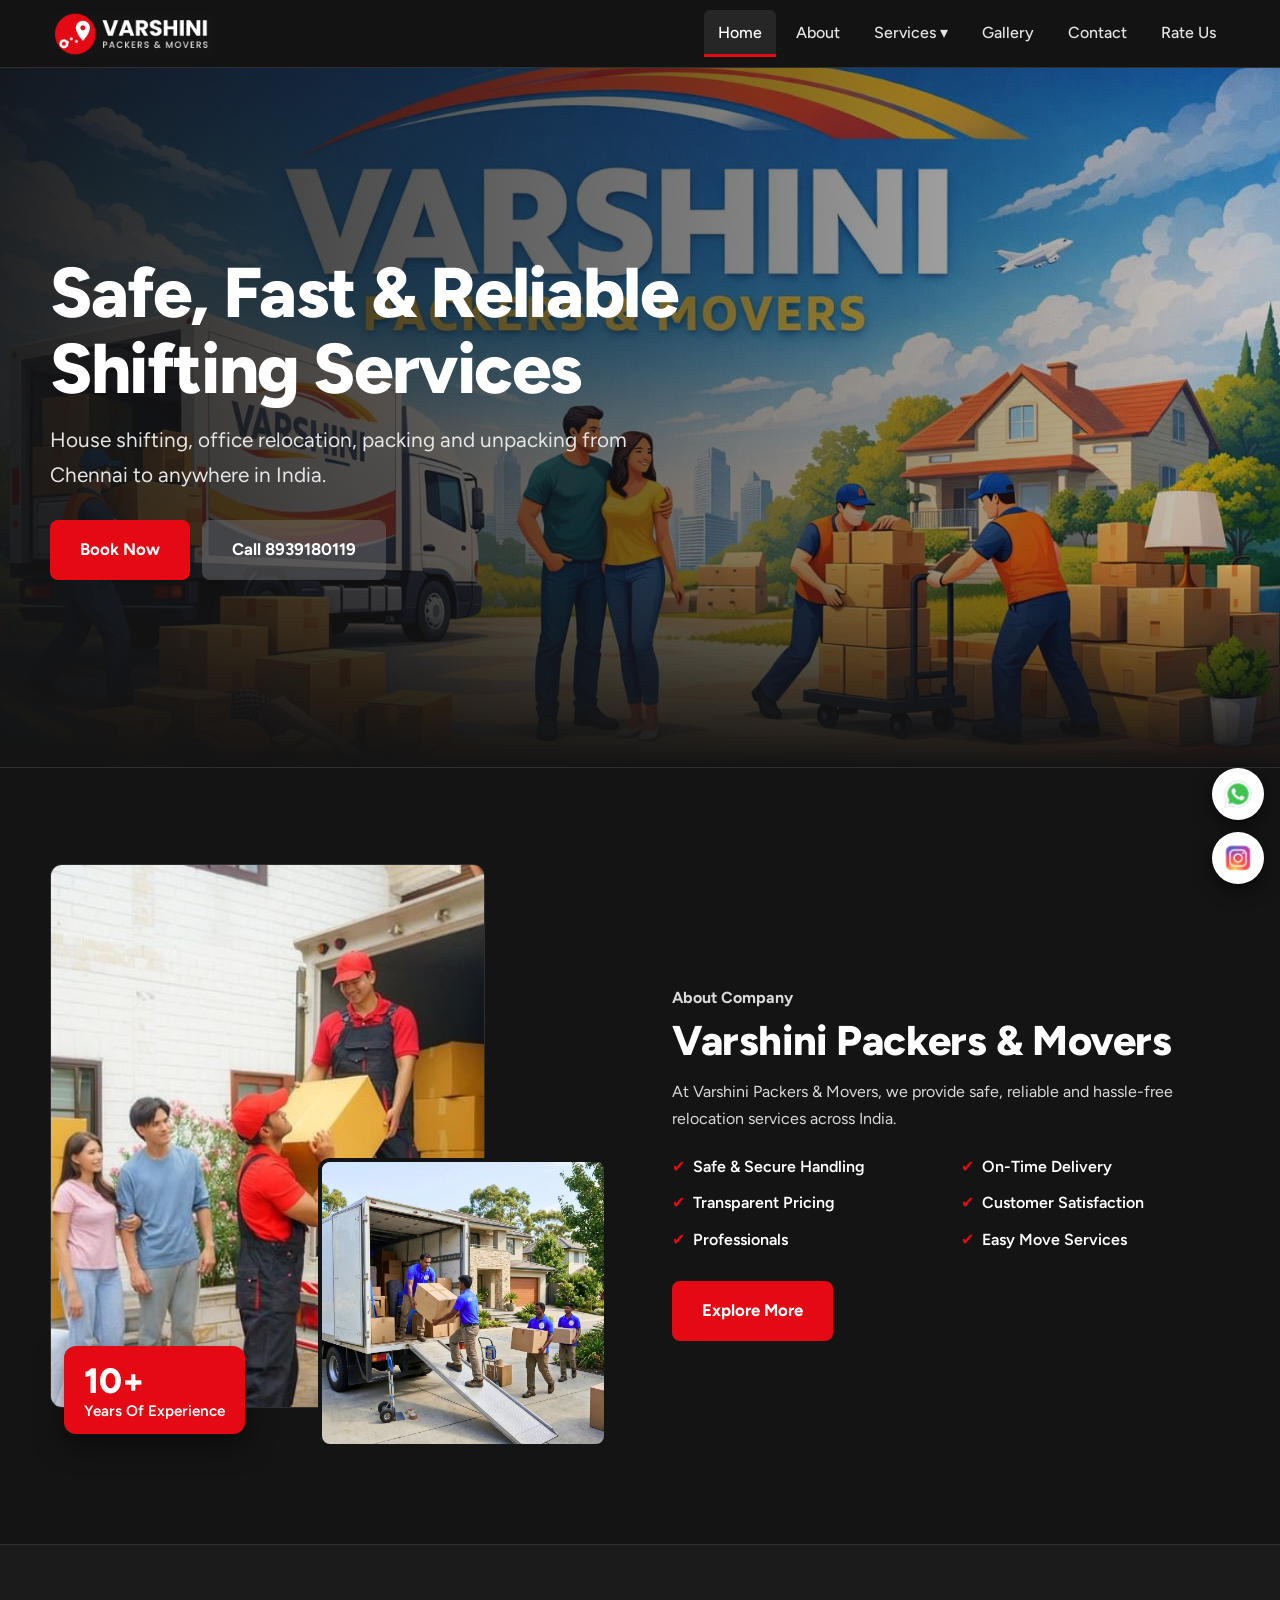
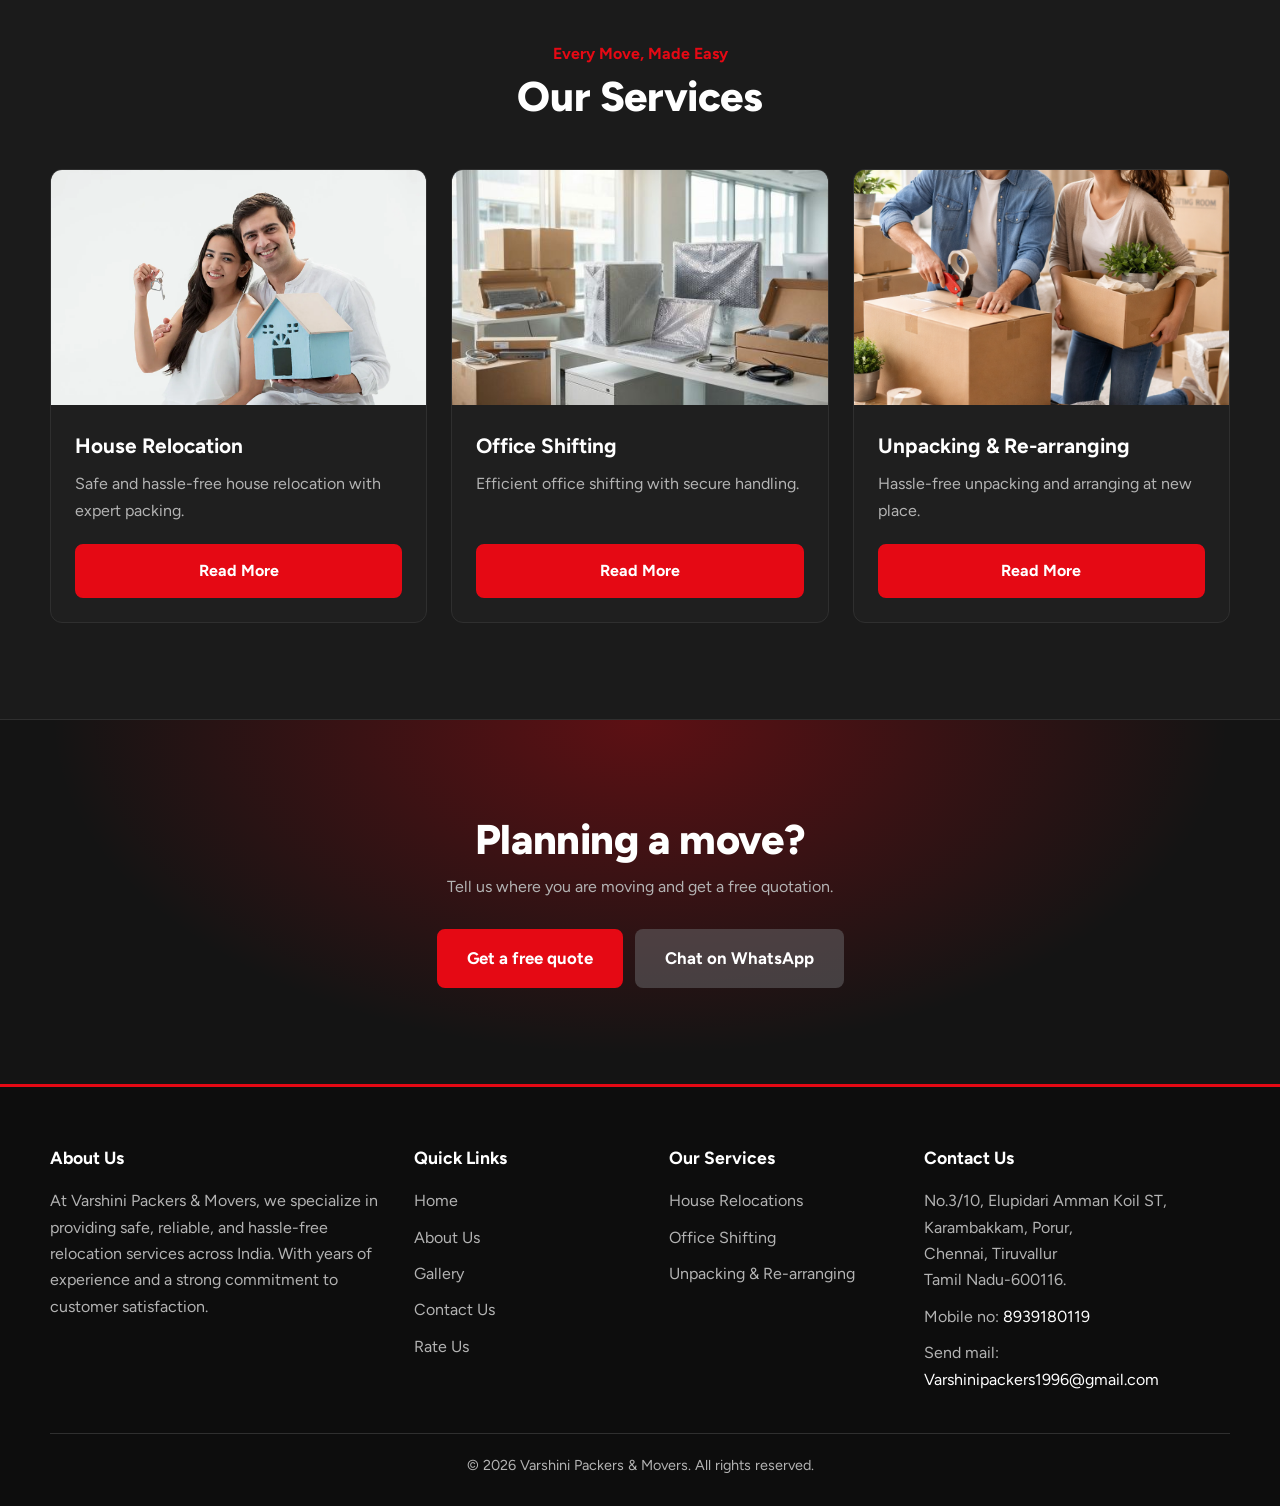
==== commit d9e9d3cf: "adding rating" ====
--- a/index.html
+++ b/index.html
@@ -398,6 +398,7 @@
             </li>
             <li><a href="gallery.html">Gallery</a></li>
             <li><a href="contact.html">Contact</a></li>
+            <li><a href="rate.html">Rate Us</a></li>
         </ul>
     </div>
 </header>
@@ -539,6 +540,7 @@
                     <li><a href="about.html">About Us</a></li>
                     <li><a href="gallery.html">Gallery</a></li>
                     <li><a href="contact.html">Contact Us</a></li>
+                    <li><a href="rate.html">Rate Us</a></li>
                 </ul>
             </nav>
 
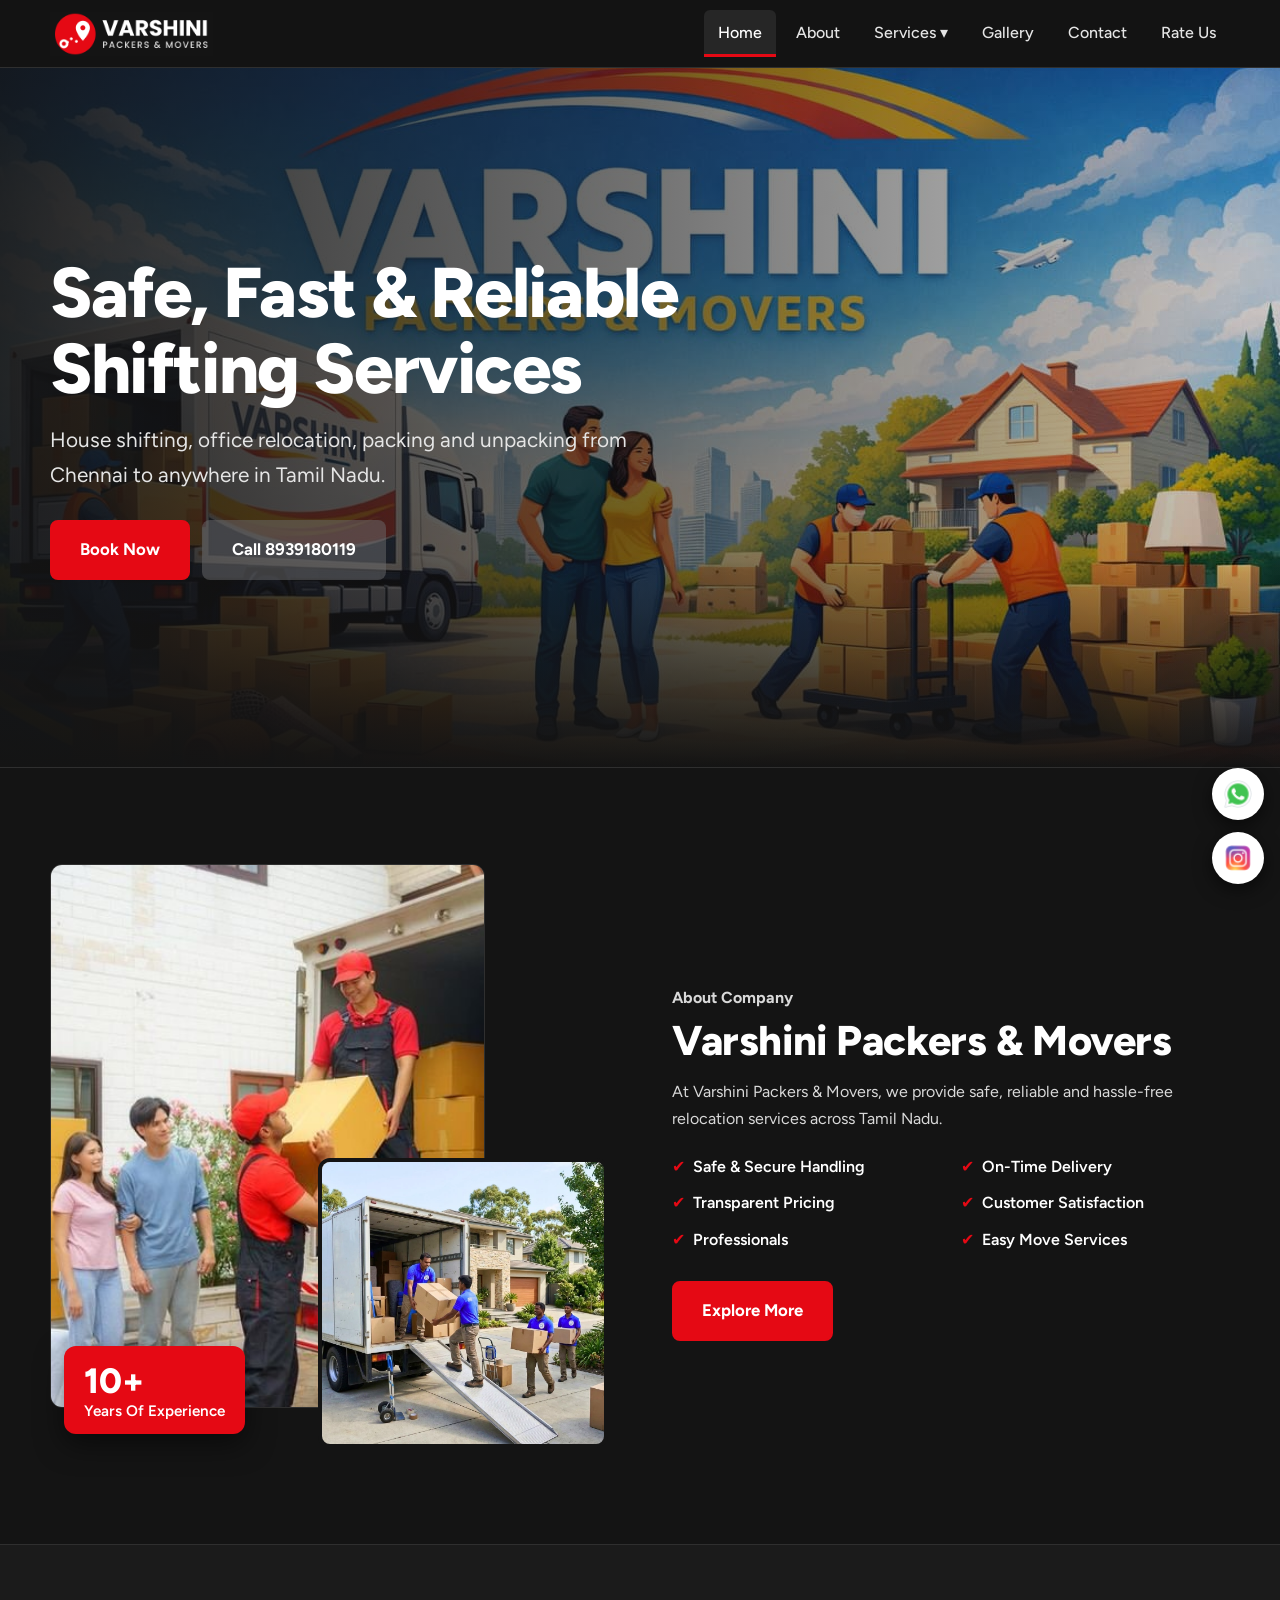
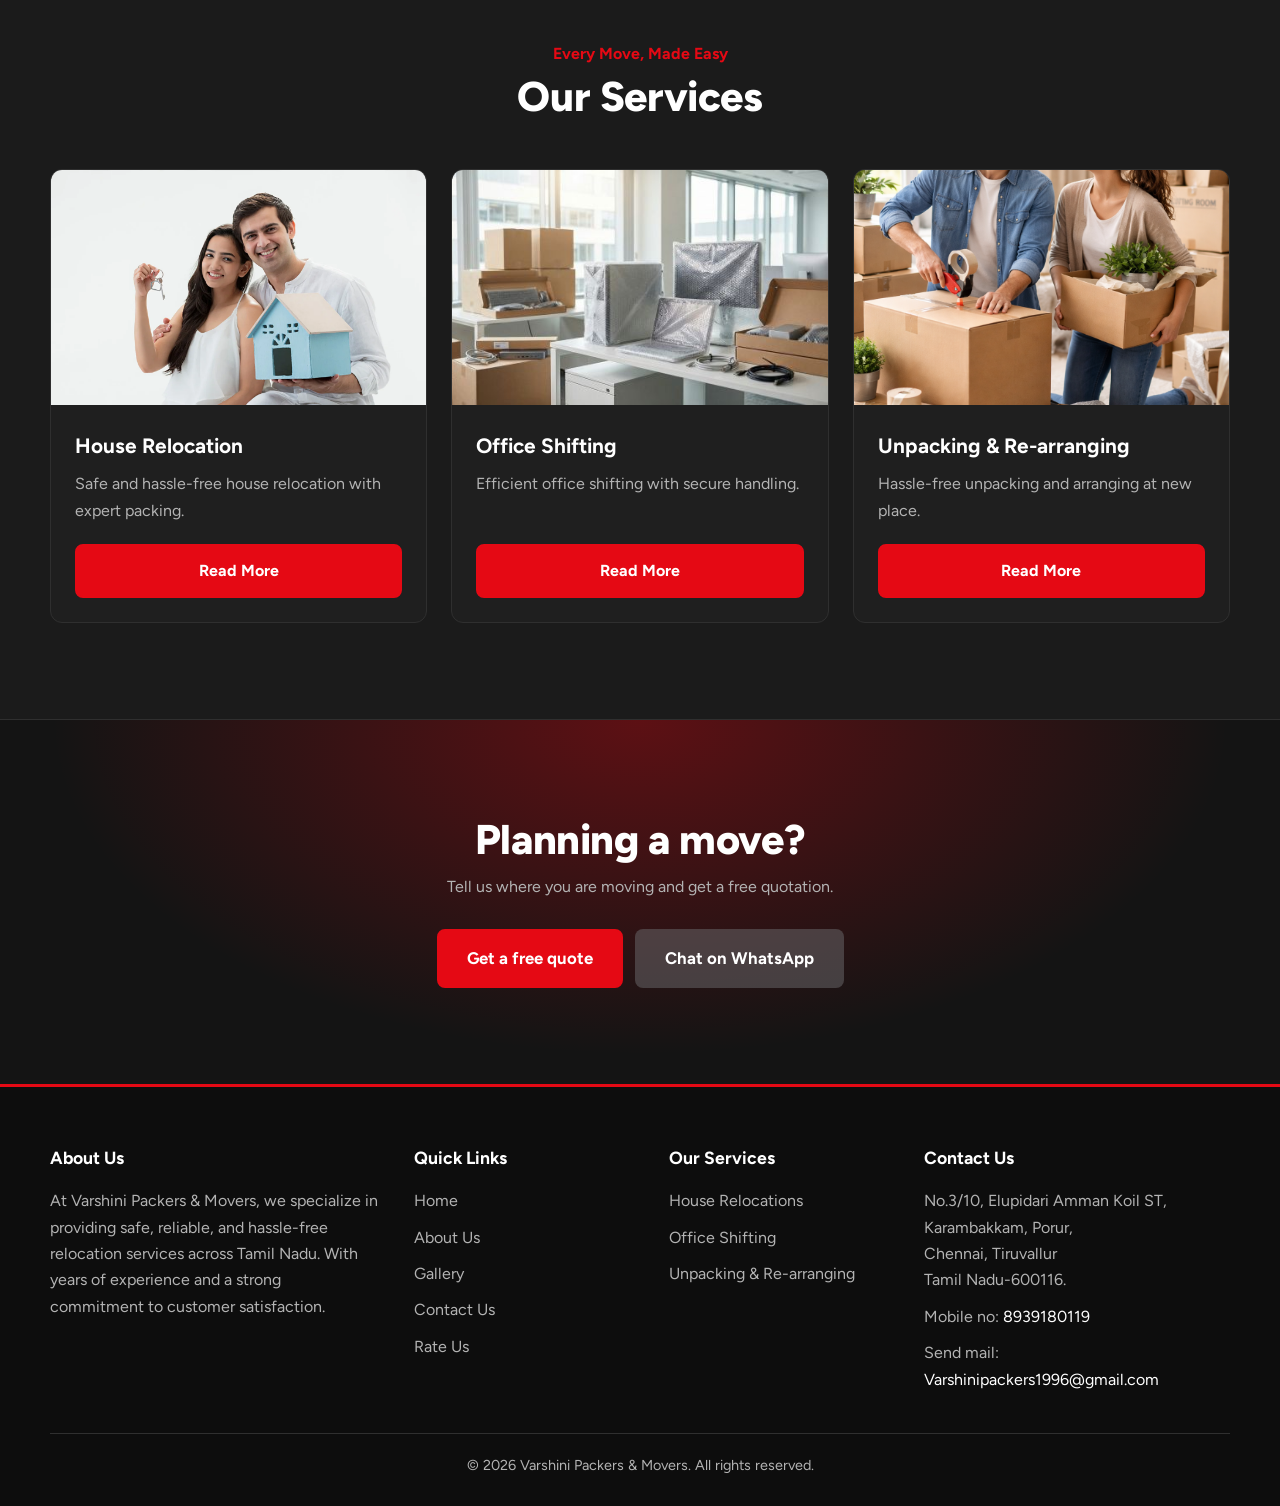
==== commit eb61c72d: "changing paragraph" ====
--- a/index.html
+++ b/index.html
@@ -3,10 +3,10 @@
 <head>
     <meta charset="UTF-8">
     <meta name="viewport" content="width=device-width, initial-scale=1.0">
-    <meta name="description" content="Varshini Packers & Movers Chennai provides house shifting, office relocation, packing, unpacking and transportation services across India.">
+    <meta name="description" content="Varshini Packers & Movers Chennai provides house shifting, office relocation, packing, unpacking and transportation services across Tamil Nadu.">
     <meta name="theme-color" content="#141414">
     <title>Varshini Packers & Movers | House & Office Shifting in Chennai</title>
-    <link rel="icon" href="images/logo-14-dark.png">
+    <link rel="icon" href="images/profilepic.png">
     <link rel="preconnect" href="https://fonts.googleapis.com">
     <link rel="preconnect" href="https://fonts.gstatic.com" crossorigin>
     <link href="https://fonts.googleapis.com/css2?family=Figtree:wght@400;500;600;700;800&display=swap" rel="stylesheet">
@@ -410,7 +410,7 @@
         <div class="container">
             <div class="hero-content">
                 <h1>Safe, Fast &amp; Reliable Shifting Services</h1>
-                <p>House shifting, office relocation, packing and unpacking from Chennai to anywhere in India.</p>
+                <p>House shifting, office relocation, packing and unpacking from Chennai to anywhere in Tamil Nadu.</p>
                 <div class="hero-actions">
                     <a class="btn" href="contact.html">Book Now</a>
                     <a class="btn btn-outline" href="tel:+918939180119">Call 8939180119</a>
@@ -435,7 +435,7 @@
                 <p class="kicker">About Company</p>
                 <h2 class="section-title">Varshini Packers &amp; Movers</h2>
                 <p>
-                    At Varshini Packers &amp; Movers, we provide safe, reliable and hassle-free relocation services across India.
+                    At Varshini Packers &amp; Movers, we provide safe, reliable and hassle-free relocation services across Tamil Nadu.
                 </p>
 
                 <ul class="check-list">
@@ -528,7 +528,7 @@
                 <h2>About Us</h2>
                 <p>
                     At Varshini Packers &amp; Movers, we specialize in providing safe,
-                    reliable, and hassle-free relocation services across India.
+                    reliable, and hassle-free relocation services across Tamil Nadu.
                     With years of experience and a strong commitment to customer satisfaction.
                 </p>
             </div>
